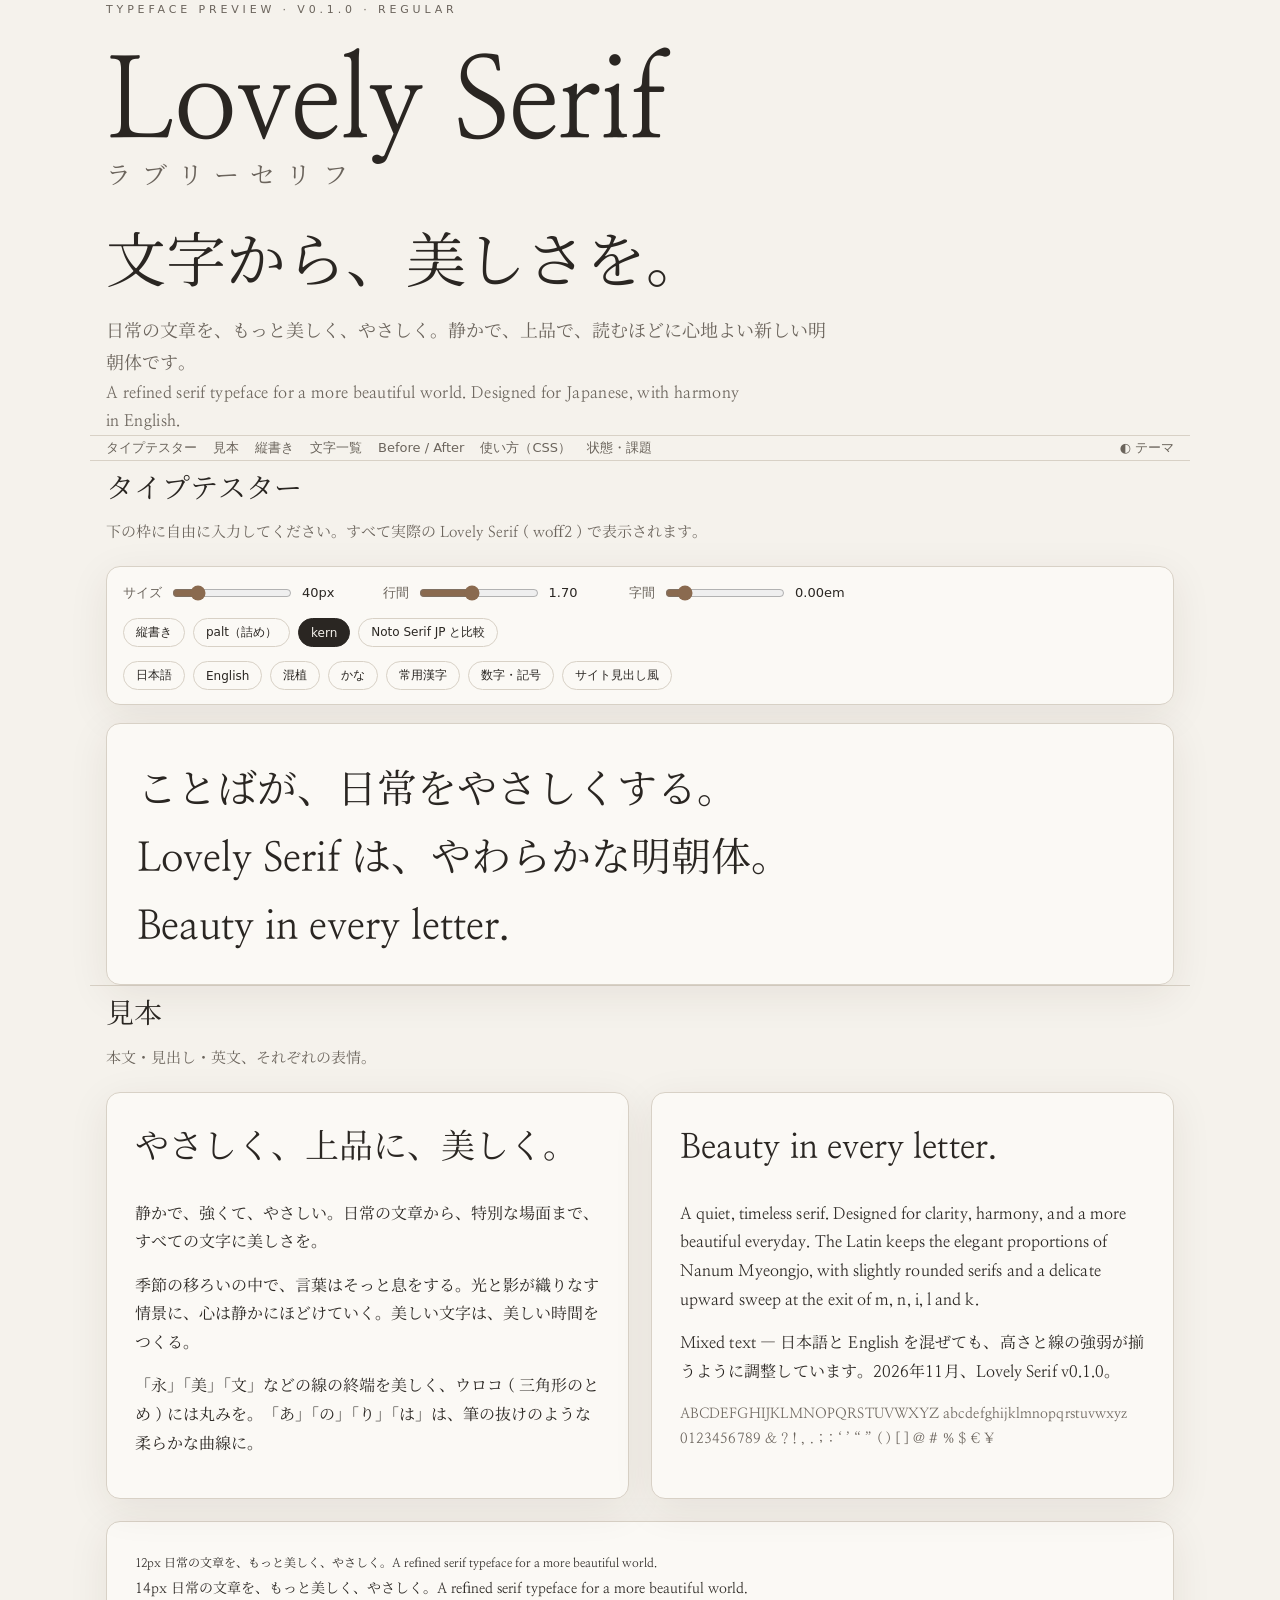
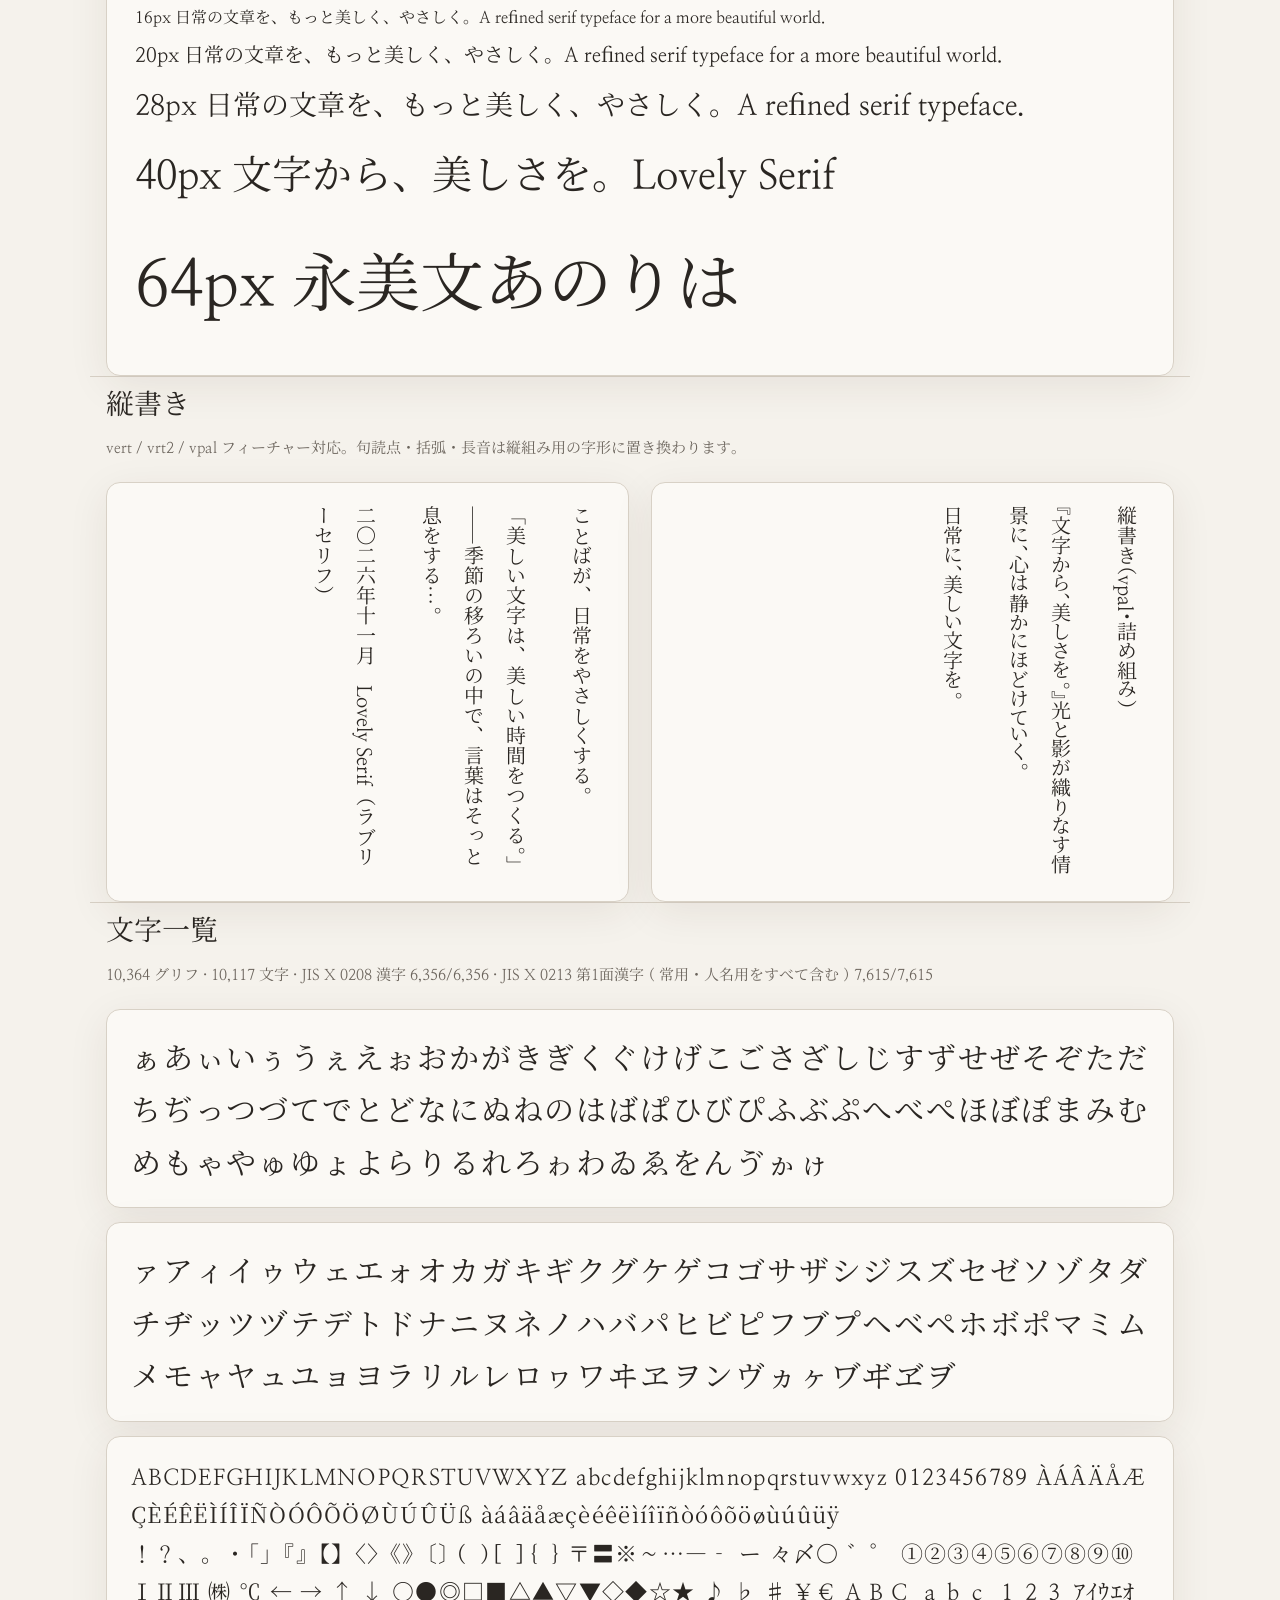
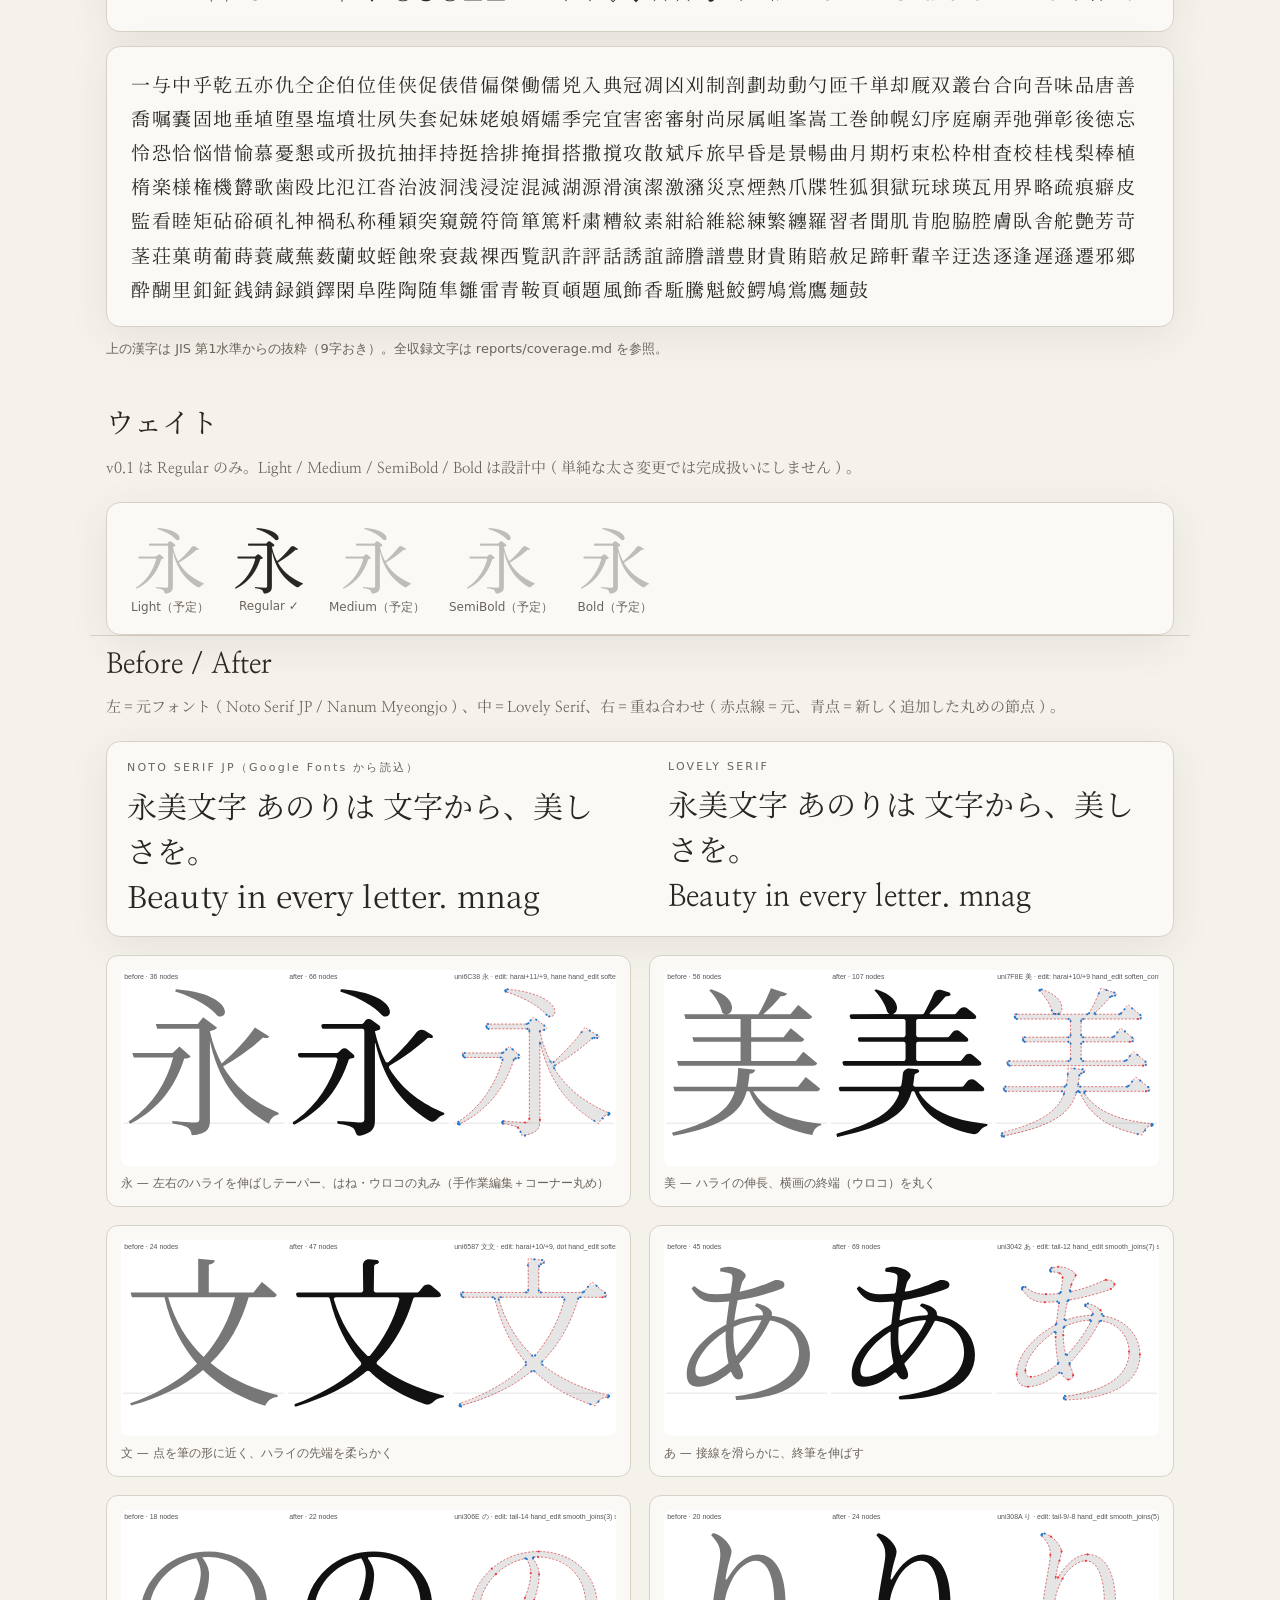
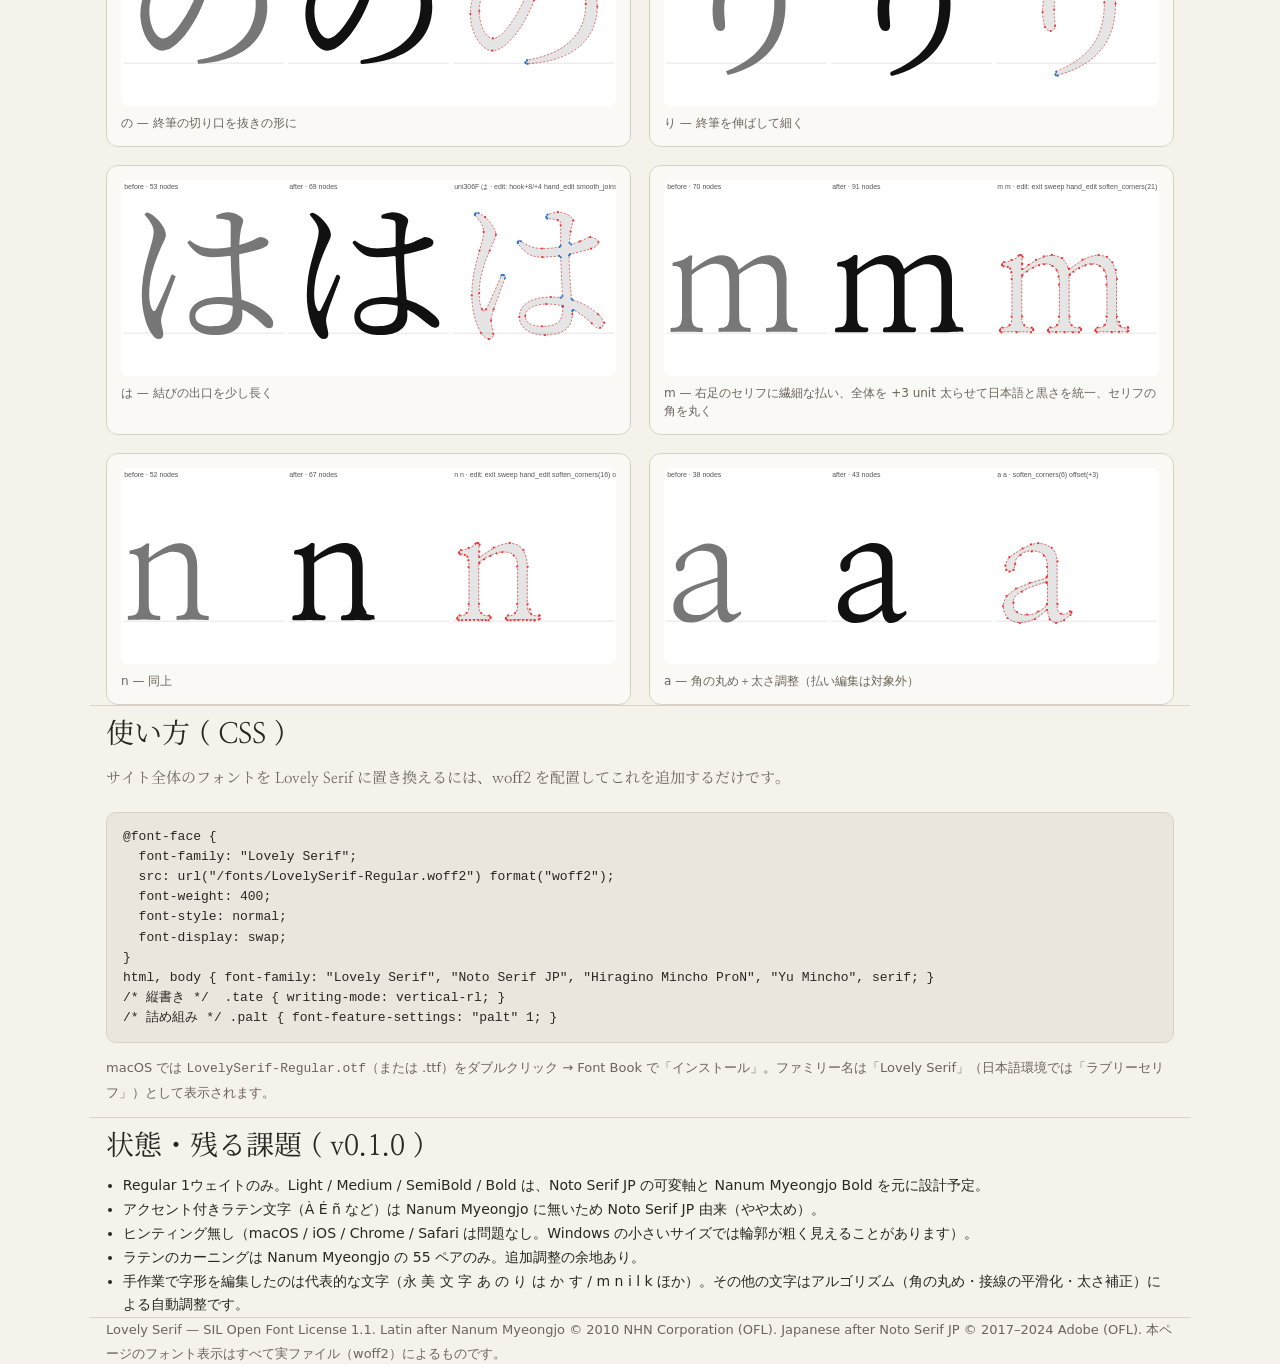
==== preview/index.html @ c661b438 "Build Lovely Serif v0.1.0 Regular: fonts, sources, preview site, reports Lovely Serif is a soft Minc" ====
<!doctype html>
<html lang="ja">
<head>
<meta charset="utf-8">
<meta name="viewport" content="width=device-width, initial-scale=1">
<title>Lovely Serif — ラブリーセリフ プレビュー</title>
<meta name="description" content="Lovely Serif（ラブリーセリフ）— 日本語と英語のためのやわらかな明朝体。自由に文字を入力して確認できるプレビュー。">
<link rel="preload" href="../fonts/LovelySerif-Regular.woff2" as="font" type="font/woff2" crossorigin>
<link rel="preconnect" href="https://fonts.googleapis.com"><link rel="preconnect" href="https://fonts.gstatic.com" crossorigin>
<link href="https://fonts.googleapis.com/css2?family=Noto+Serif+JP&display=swap" rel="stylesheet">
<style>
@font-face{font-family:"Lovely Serif";src:url("../fonts/LovelySerif-Regular.woff2") format("woff2");font-weight:400;font-style:normal;font-display:swap}
:root{--paper:#f5f2ec;--paper2:#ebe6dd;--ink:#2a2622;--ink2:#6b645c;--line:#d8d1c6;--accent:#8a6a4f;--card:#fbf9f5;--shadow:0 10px 40px rgba(60,40,20,.08)}
:root:not([data-theme="light"]){color-scheme:light dark}
@media (prefers-color-scheme: dark){:root:not([data-theme="light"]){--paper:#1b1917;--paper2:#232019;--ink:#efe9df;--ink2:#a79e92;--line:#3a352f;--accent:#d2b48c;--card:#242120;--shadow:0 10px 40px rgba(0,0,0,.4)}}
:root[data-theme="dark"]{--paper:#1b1917;--paper2:#232019;--ink:#efe9df;--ink2:#a79e92;--line:#3a352f;--accent:#d2b48c;--card:#242120;--shadow:0 10px 40px rgba(0,0,0,.4)}
*{box-sizing:border-box}
html{-webkit-text-size-adjust:100%}
body{margin:0;background:var(--paper);color:var(--ink);font-family:"Lovely Serif","Noto Serif JP","Hiragino Mincho ProN","Yu Mincho",serif;font-feature-settings:"palt" 0;line-height:1.8}
.wrap{max-width:1100px;margin:0 auto;padding:0 16px}
header{padding:56px 0 24px;border-bottom:1px solid var(--line)}
.eyebrow{font-family:ui-sans-serif,system-ui,sans-serif;font-size:11px;letter-spacing:.35em;text-transform:uppercase;color:var(--ink2)}
h1{font-weight:400;font-size:clamp(44px,9vw,112px);line-height:1.05;margin:.1em 0 0;letter-spacing:-.01em}
h1 small{display:block;font-size:.22em;letter-spacing:.45em;color:var(--ink2);margin-top:.5em}
.tag{font-size:clamp(28px,5.4vw,60px);line-height:1.3;margin:.5em 0 .3em}
.lead{font-size:18px;color:var(--ink2);max-width:40em;margin:0}
.lead.en{font-size:16px;letter-spacing:.02em}
nav{font-family:ui-sans-serif,system-ui,sans-serif;font-size:13px;display:flex;flex-wrap:wrap;gap:16px;padding:14px 0;border-bottom:1px solid var(--line);position:sticky;top:0;background:color-mix(in srgb,var(--paper) 92%,transparent);backdrop-filter:blur(8px);z-index:5}
nav a{color:var(--ink2);text-decoration:none}nav a:hover{color:var(--accent)}
section{padding:48px 0;border-bottom:1px solid var(--line)}
h2{font-weight:400;font-size:28px;margin:0 0 6px}
h2 + .sub{color:var(--ink2);margin:0 0 22px;font-size:15px}
.card{background:var(--card);border:1px solid var(--line);border-radius:14px;box-shadow:var(--shadow)}
/* tester */
.tester{display:grid;grid-template-columns:1fr;gap:18px}
.controls{font-family:ui-sans-serif,system-ui,sans-serif;font-size:13px;display:flex;flex-wrap:wrap;gap:14px 22px;align-items:center;padding:14px 16px}
.controls label{display:flex;align-items:center;gap:8px;color:var(--ink2)}
.controls input[type=range]{width:120px;accent-color:var(--accent)}
.controls .val{min-width:4.5em;color:var(--ink);font-variant-numeric:tabular-nums}
.chips{display:flex;flex-wrap:wrap;gap:8px}
.chip{font:12px ui-sans-serif,system-ui,sans-serif;border:1px solid var(--line);background:transparent;color:var(--ink);border-radius:999px;padding:5px 12px;cursor:pointer}
.chip:hover{border-color:var(--accent);color:var(--accent)}
.chip[aria-pressed=true]{background:var(--ink);color:var(--paper);border-color:var(--ink)}
#sheet{min-height:260px;padding:28px 30px;outline:none;white-space:pre-wrap;word-break:normal;overflow-wrap:anywhere;font-size:40px;line-height:1.7;letter-spacing:0;border-radius:14px}
#sheet.vert{writing-mode:vertical-rl;height:560px;min-height:0;overflow-x:auto;overflow-y:hidden}
#sheet.cmp{font-family:"Noto Serif JP",serif}
#sheet:focus{box-shadow:0 0 0 3px color-mix(in srgb,var(--accent) 35%,transparent)}
/* specimens */
.grid2{display:grid;grid-template-columns:1fr;gap:22px}
@media(min-width:820px){.grid2{grid-template-columns:1fr 1fr}}
.spec{padding:26px 28px}
.spec p{margin:0 0 .9em}
.big{font-size:34px;line-height:1.45;margin:0 0 .4em}
.vbox{writing-mode:vertical-rl;height:420px;font-size:20px;line-height:2.1;padding:22px 26px}
.vbox p{margin:0 0 0 1.2em}
.en{letter-spacing:.005em}
.sizes p{margin:.2em 0;white-space:nowrap;overflow:hidden;text-overflow:ellipsis}
.chars{font-size:30px;line-height:1.75;letter-spacing:.06em;word-break:break-all;padding:20px 24px}
.chars.small{font-size:22px}
.wall{font-size:19px;line-height:1.8;letter-spacing:.08em;word-break:break-all;padding:20px 24px;color:var(--ink)}
.weights{display:flex;flex-wrap:wrap;gap:24px;align-items:baseline;padding:18px 24px}
.weights div{text-align:center}.weights .ei{font-size:72px;line-height:1}.weights .lab{font:12px ui-sans-serif,system-ui,sans-serif;color:var(--ink2);margin-top:6px}
.weights .todo .ei{opacity:.28}
.cmpgrid{display:grid;grid-template-columns:1fr;gap:18px}
@media(min-width:820px){.cmpgrid{grid-template-columns:1fr 1fr}}
figure{margin:0;padding:14px;background:var(--card);border:1px solid var(--line);border-radius:12px}
figure img{width:100%;height:auto;display:block;border-radius:8px;background:#fff}
figcaption{font:12px/1.5 ui-sans-serif,system-ui,sans-serif;color:var(--ink2);margin-top:8px}
.ab{display:grid;grid-template-columns:1fr 1fr;gap:16px}
.ab > div{padding:18px 20px}
.ab .lab{font:11px ui-sans-serif,system-ui,sans-serif;letter-spacing:.2em;color:var(--ink2);margin-bottom:8px}
.ab .t{font-size:30px;line-height:1.5}
.noto{font-family:"Noto Serif JP",serif}
table{border-collapse:collapse;font-family:ui-sans-serif,system-ui,sans-serif;font-size:14px;width:100%}
td,th{text-align:left;padding:8px 10px;border-bottom:1px solid var(--line);vertical-align:top}
th{color:var(--ink2);font-weight:500;white-space:nowrap}
pre{font:13px/1.55 ui-monospace,SFMono-Regular,Menlo,Consolas,monospace;background:var(--paper2);border:1px solid var(--line);border-radius:10px;padding:14px 16px;overflow:auto;color:var(--ink)}
.note{font-family:ui-sans-serif,system-ui,sans-serif;font-size:13px;color:var(--ink2)}
footer{padding:36px 0 60px;color:var(--ink2);font-size:13px;font-family:ui-sans-serif,system-ui,sans-serif}
ul.issues{margin:0;padding-left:1.2em;font-family:ui-sans-serif,system-ui,sans-serif;font-size:14px;line-height:1.7}
.btn{font:13px ui-sans-serif,system-ui,sans-serif;border:1px solid var(--line);background:var(--card);color:var(--ink);border-radius:8px;padding:6px 12px;cursor:pointer}
</style>
</head>
<body>
<header class="wrap">
  <div class="eyebrow">Typeface preview · v0.1.0 · Regular</div>
  <h1>Lovely Serif<small>ラブリーセリフ</small></h1>
  <p class="tag">文字から、美しさを。</p>
  <p class="lead">日常の文章を、もっと美しく、やさしく。静かで、上品で、読むほどに心地よい新しい明朝体です。</p>
  <p class="lead en">A refined serif typeface for a more beautiful world. Designed for Japanese, with harmony in English.</p>
</header>
<nav class="wrap">
  <a href="#tester">タイプテスター</a><a href="#specimen">見本</a><a href="#vertical">縦書き</a><a href="#chars">文字一覧</a><a href="#compare">Before / After</a><a href="#use">使い方（CSS）</a><a href="#status">状態・課題</a>
  <a href="#" id="theme" style="margin-left:auto">◐ テーマ</a>
</nav>

<section id="tester" class="wrap">
  <h2>タイプテスター</h2>
  <p class="sub">下の枠に自由に入力してください。すべて実際の Lovely Serif（woff2）で表示されます。</p>
  <div class="tester">
    <div class="card controls">
      <label>サイズ <input type="range" id="size" min="11" max="180" value="40"><span class="val" id="sizeval">40px</span></label>
      <label>行間 <input type="range" id="lh" min="100" max="260" value="170"><span class="val" id="lhval">1.70</span></label>
      <label>字間 <input type="range" id="ls" min="-5" max="40" value="0"><span class="val" id="lsval">0.00em</span></label>
      <span class="chips">
        <button class="chip" data-toggle="vert" aria-pressed="false">縦書き</button>
        <button class="chip" data-feat="palt" aria-pressed="false">palt（詰め）</button>
        <button class="chip" data-feat="kern" aria-pressed="true">kern</button>
        <button class="chip" data-toggle="cmp" aria-pressed="false">Noto Serif JP と比較</button>
      </span>
      <span class="chips" style="width:100%">
        <button class="chip" data-sample="jp">日本語</button>
        <button class="chip" data-sample="en">English</button>
        <button class="chip" data-sample="mix">混植</button>
        <button class="chip" data-sample="kana">かな</button>
        <button class="chip" data-sample="kanji">常用漢字</button>
        <button class="chip" data-sample="num">数字・記号</button>
        <button class="chip" data-sample="site">サイト見出し風</button>
      </span>
    </div>
    <div id="sheet" class="card" contenteditable="true" spellcheck="false">ことばが、日常をやさしくする。
Lovely Serif は、やわらかな明朝体。
Beauty in every letter.</div>
  </div>
</section>

<section id="specimen" class="wrap">
  <h2>見本</h2>
  <p class="sub">本文・見出し・英文、それぞれの表情。</p>
  <div class="grid2">
    <div class="card spec">
      <p class="big">やさしく、上品に、美しく。</p>
      <p>静かで、強くて、やさしい。日常の文章から、特別な場面まで、すべての文字に美しさを。</p>
      <p>季節の移ろいの中で、言葉はそっと息をする。光と影が織りなす情景に、心は静かにほどけていく。美しい文字は、美しい時間をつくる。</p>
      <p>「永」「美」「文」などの線の終端を美しく、ウロコ（三角形のとめ）には丸みを。「あ」「の」「り」「は」は、筆の抜けのような柔らかな曲線に。</p>
    </div>
    <div class="card spec en">
      <p class="big">Beauty in every letter.</p>
      <p>A quiet, timeless serif. Designed for clarity, harmony, and a more beautiful everyday. The Latin keeps the elegant proportions of Nanum Myeongjo, with slightly rounded serifs and a delicate upward sweep at the exit of m, n, i, l and k.</p>
      <p>Mixed text — 日本語と English を混ぜても、高さと線の強弱が揃うように調整しています。2026年11月、Lovely Serif v0.1.0。</p>
      <p style="font-size:14px;color:var(--ink2)">ABCDEFGHIJKLMNOPQRSTUVWXYZ abcdefghijklmnopqrstuvwxyz 0123456789 &amp; ? ! , . ; : ‘ ’ “ ” ( ) [ ] @ # % $ € ¥</p>
    </div>
  </div>
  <div class="card spec sizes" style="margin-top:22px">
    <p style="font-size:12px">12px 日常の文章を、もっと美しく、やさしく。A refined serif typeface for a more beautiful world.</p>
    <p style="font-size:14px">14px 日常の文章を、もっと美しく、やさしく。A refined serif typeface for a more beautiful world.</p>
    <p style="font-size:16px">16px 日常の文章を、もっと美しく、やさしく。A refined serif typeface for a more beautiful world.</p>
    <p style="font-size:20px">20px 日常の文章を、もっと美しく、やさしく。A refined serif typeface for a more beautiful world.</p>
    <p style="font-size:28px">28px 日常の文章を、もっと美しく、やさしく。A refined serif typeface.</p>
    <p style="font-size:40px">40px 文字から、美しさを。Lovely Serif</p>
    <p style="font-size:64px">64px 永美文あのりは</p>
  </div>
</section>

<section id="vertical" class="wrap">
  <h2>縦書き</h2>
  <p class="sub">vert / vrt2 / vpal フィーチャー対応。句読点・括弧・長音は縦組み用の字形に置き換わります。</p>
  <div class="grid2">
    <div class="card vbox">
      <p>ことばが、日常をやさしくする。</p>
      <p>「美しい文字は、美しい時間をつくる。」——季節の移ろいの中で、言葉はそっと息をする…。</p>
      <p>二〇二六年十一月　Lovely Serif（ラブリーセリフ）</p>
    </div>
    <div class="card vbox" style="font-feature-settings:'vpal' 1">
      <p>縦書き（vpal・詰め組み）</p>
      <p>『文字から、美しさを。』光と影が織りなす情景に、心は静かにほどけていく。</p>
      <p>日常に、美しい文字を。</p>
    </div>
  </div>
</section>

<section id="chars" class="wrap">
  <h2>文字一覧</h2>
  <p class="sub">10,364 グリフ · 10,117 文字 · JIS X 0208 漢字 6,356/6,356 · JIS X 0213 第1面漢字（常用・人名用をすべて含む）7,615/7,615</p>
  <div class="card chars">ぁあぃいぅうぇえぉおかがきぎくぐけげこごさざしじすずせぜそぞただちぢっつづてでとどなにぬねのはばぱひびぴふぶぷへべぺほぼぽまみむめもゃやゅゆょよらりるれろゎわゐゑをんゔゕゖ</div>
  <div class="card chars" style="margin-top:14px">ァアィイゥウェエォオカガキギクグケゲコゴサザシジスズセゼソゾタダチヂッツヅテデトドナニヌネノハバパヒビピフブプヘベペホボポマミムメモャヤュユョヨラリルレロヮワヰヱヲンヴヵヶヷヸヹヺ</div>
  <div class="card chars small" style="margin-top:14px">ABCDEFGHIJKLMNOPQRSTUVWXYZ abcdefghijklmnopqrstuvwxyz 0123456789 ÀÁÂÄÅÆÇÈÉÊËÌÍÎÏÑÒÓÔÕÖØÙÚÛÜß àáâäåæçèéêëìíîïñòóôõöøùúûüÿ<br>！？、。・「」『』【】〈〉《》〔〕（）［］｛｝〒〓※〜…―‐ ー 々〆〇 ゛゜ ①②③④⑤⑥⑦⑧⑨⑩ ⅠⅡⅢ ㈱ ℃ ← → ↑ ↓ ○●◎□■△▲▽▼◇◆☆★ ♪ ♭ ♯ ¥ € ＡＢＣ ａｂｃ １２３ ｱｲｳｴｵ</div>
  <div class="card wall" style="margin-top:14px">一与中乎乾五亦仇仝企伯位佳侠促俵借偏傑働儒兇入典冠凋凶刈制剖劃劫動勺匝千単却厩双叢台合向吾味品唐善喬嘱嚢固地垂埴堕塁塩墳壮夙失套妃妹姥娘婿嬬季完宜害密審射尚尿属岨峯嵩工巻帥幌幻序庭廟弄弛弾彰後徳忘怜恐恰悩惜愉慕憂懇或所扱抗抽拝持挺捨排掩揖搭撒撹攻散斌斥旅早昏是景暢曲月期朽束松枠柑査校桂桟梨棒植楕楽様権機欝歌歯殴比氾江沓治波洞浅浸淀混減湖源滑演潔激瀦災烹煙熱爪牒牲狐狽獄玩球瑛瓦用界略疏痕癖皮監看睦矩砧硲碩礼神禍私称種穎突窺競符筒箪篤粁粛糟紋素紺給維総練繁纏羅習者聞肌肯胞脇腔膚臥舎舵艶芳苛茎荘菓萌葡蒔蓑蔵蕪薮蘭蚊蛭蝕衆衰裁裸西覧訊許評話誘誼諦謄譜豊財貴賄賠赦足蹄軒輩辛迂迭逐逢遅遜遷邪郷酔醐里釦鉦銭錆録鎖鐸閑阜陛陶随隼雛雷青鞍頁頓題風飾香駈騰魁鮫鰐鳩鴬鷹麺鼓</div>
  <p class="note" style="margin-top:10px">上の漢字は JIS 第1水準からの抜粋（9字おき）。全収録文字は reports/coverage.md を参照。</p>
  <h2 style="margin-top:36px">ウェイト</h2>
  <p class="sub">v0.1 は Regular のみ。Light / Medium / SemiBold / Bold は設計中（単純な太さ変更では完成扱いにしません）。</p>
  <div class="card weights">
    <div class="todo"><div class="ei">永</div><div class="lab">Light（予定）</div></div>
    <div><div class="ei">永</div><div class="lab">Regular ✓</div></div>
    <div class="todo"><div class="ei">永</div><div class="lab">Medium（予定）</div></div>
    <div class="todo"><div class="ei">永</div><div class="lab">SemiBold（予定）</div></div>
    <div class="todo"><div class="ei">永</div><div class="lab">Bold（予定）</div></div>
  </div>
</section>

<section id="compare" class="wrap">
  <h2>Before / After</h2>
  <p class="sub">左＝元フォント（Noto Serif JP / Nanum Myeongjo）、中＝Lovely Serif、右＝重ね合わせ（赤点線＝元、青点＝新しく追加した丸めの節点）。</p>
  <div class="card ab" style="margin-bottom:18px">
    <div><div class="lab">NOTO SERIF JP（Google Fonts から読込）</div><div class="t noto">永美文字 あのりは 文字から、美しさを。</div><div class="t noto en">Beauty in every letter. mnag</div></div>
    <div><div class="lab">LOVELY SERIF</div><div class="t">永美文字 あのりは 文字から、美しさを。</div><div class="t en">Beauty in every letter. mnag</div></div>
  </div>
  <div class="cmpgrid">
    <figure><img src="../reports/compare/uni6C38.svg" alt="永 before/after"><figcaption>永 — 左右のハライを伸ばしテーパー、はね・ウロコの丸み（手作業編集＋コーナー丸め）</figcaption></figure>
    <figure><img src="../reports/compare/uni7F8E.svg" alt="美 before/after"><figcaption>美 — ハライの伸長、横画の終端（ウロコ）を丸く</figcaption></figure>
    <figure><img src="../reports/compare/uni6587.svg" alt="文 before/after"><figcaption>文 — 点を筆の形に近く、ハライの先端を柔らかく</figcaption></figure>
    <figure><img src="../reports/compare/uni3042.svg" alt="あ before/after"><figcaption>あ — 接線を滑らかに、終筆を伸ばす</figcaption></figure>
    <figure><img src="../reports/compare/uni306E.svg" alt="の before/after"><figcaption>の — 終筆の切り口を抜きの形に</figcaption></figure>
    <figure><img src="../reports/compare/uni308A.svg" alt="り before/after"><figcaption>り — 終筆を伸ばして細く</figcaption></figure>
    <figure><img src="../reports/compare/uni306F.svg" alt="は before/after"><figcaption>は — 結びの出口を少し長く</figcaption></figure>
    <figure><img src="../reports/compare/m.svg" alt="m before/after"><figcaption>m — 右足のセリフに繊細な払い、全体を +3 unit 太らせて日本語と黒さを統一、セリフの角を丸く</figcaption></figure>
    <figure><img src="../reports/compare/n.svg" alt="n before/after"><figcaption>n — 同上</figcaption></figure>
    <figure><img src="../reports/compare/a.svg" alt="a before/after"><figcaption>a — 角の丸め＋太さ調整（払い編集は対象外）</figcaption></figure>
  </div>
</section>

<section id="use" class="wrap">
  <h2>使い方（CSS）</h2>
  <p class="sub">サイト全体のフォントを Lovely Serif に置き換えるには、woff2 を配置してこれを追加するだけです。</p>
<pre>@font-face {
  font-family: "Lovely Serif";
  src: url("/fonts/LovelySerif-Regular.woff2") format("woff2");
  font-weight: 400;
  font-style: normal;
  font-display: swap;
}
html, body { font-family: "Lovely Serif", "Noto Serif JP", "Hiragino Mincho ProN", "Yu Mincho", serif; }
/* 縦書き */  .tate { writing-mode: vertical-rl; }
/* 詰め組み */ .palt { font-feature-settings: "palt" 1; }</pre>
  <p class="note">macOS では <code>LovelySerif-Regular.otf</code>（または .ttf）をダブルクリック → Font Book で「インストール」。ファミリー名は「Lovely Serif」（日本語環境では「ラブリーセリフ」）として表示されます。</p>
</section>

<section id="status" class="wrap">
  <h2>状態・残る課題（v0.1.0）</h2>
  <ul class="issues">
    <li>Regular 1ウェイトのみ。Light / Medium / SemiBold / Bold は、Noto Serif JP の可変軸と Nanum Myeongjo Bold を元に設計予定。</li>
    <li>アクセント付きラテン文字（À É ñ など）は Nanum Myeongjo に無いため Noto Serif JP 由来（やや太め）。</li>
    <li>ヒンティング無し（macOS / iOS / Chrome / Safari は問題なし。Windows の小さいサイズでは輪郭が粗く見えることがあります）。</li>
    <li>ラテンのカーニングは Nanum Myeongjo の 55 ペアのみ。追加調整の余地あり。</li>
    <li>手作業で字形を編集したのは代表的な文字（永 美 文 字 あ の り は か す / m n i l k ほか）。その他の文字はアルゴリズム（角の丸め・接線の平滑化・太さ補正）による自動調整です。</li>
  </ul>
</section>

<footer class="wrap">
  Lovely Serif — SIL Open Font License 1.1. Latin after Nanum Myeongjo © 2010 NHN Corporation (OFL). Japanese after Noto Serif JP © 2017–2024 Adobe (OFL). 本ページのフォント表示はすべて実ファイル（woff2）によるものです。
</footer>

<script>
const SAMPLES = {
 jp: "季節の移ろいの中で、言葉はそっと息をする。\n光と影が織りなす情景に、心は静かにほどけていく。\n美しい文字は、美しい時間をつくる。",
 en: "Beauty in every letter.\nA quiet, timeless serif, designed for clarity, harmony, and a more beautiful everyday.\nThe quick brown fox jumps over the lazy dog. 0123456789",
 mix: "2026年11月、Lovely Serif v0.1.0 を公開。\nTokyo（東京）から Kyoto（京都）へ、Shinkansen で 2 時間 15 分。\n「Typeface Concept — ことばが、日常をやさしくする。」",
 kana: "あいうえお かきくけこ さしすせそ たちつてと なにぬねの\nはひふへほ まみむめも やゆよ らりるれろ わをん\nアイウエオ カキクケコ サシスセソ タチツテト ナニヌネノ\nハヒフヘホ マミムメモ ヤユヨ ラリルレロ ワヲン",
 kanji: "永美文字 愛国春夏秋冬 憂鬱薔薇檸檬 𠮟剝頰塡\n一二三四五六七八九十百千万億 日月火水木金土\n東京都渋谷区神宮前 新幹線 自由 平和 希望 感謝",
 num: "0123456789 ０１２３４５６７８９\n¥1,980 $24.99 €15 12:30 2026/11/01 50% #1 @home\n！？、。・「」『』【】〈〉（）［］〒※〜…―ー ①②③ ← → ○●◎□■☆★",
 site: "ラブリーセリフ\nSTUDIO & GALLERY\nやさしく、上品に、美しく。\nWorks  Journal  About  Contact"
};
const sheet = document.getElementById('sheet');
const size = document.getElementById('size'), lh = document.getElementById('lh'), ls = document.getElementById('ls');
const feats = { palt: false, kern: true };
function apply() {
  sheet.style.fontSize = size.value + 'px'; document.getElementById('sizeval').textContent = size.value + 'px';
  sheet.style.lineHeight = (lh.value / 100).toFixed(2); document.getElementById('lhval').textContent = (lh.value / 100).toFixed(2);
  sheet.style.letterSpacing = (ls.value / 100).toFixed(2) + 'em'; document.getElementById('lsval').textContent = (ls.value / 100).toFixed(2) + 'em';
  sheet.style.fontFeatureSettings = Object.entries(feats).map(([k, v]) => `"${k}" ${v ? 1 : 0}`).join(', ');
}
[size, lh, ls].forEach(el => el.addEventListener('input', apply));
document.querySelectorAll('[data-feat]').forEach(b => b.addEventListener('click', () => {
  feats[b.dataset.feat] = !feats[b.dataset.feat]; b.setAttribute('aria-pressed', feats[b.dataset.feat]); apply();
}));
document.querySelectorAll('[data-toggle]').forEach(b => b.addEventListener('click', () => {
  const on = b.getAttribute('aria-pressed') !== 'true'; b.setAttribute('aria-pressed', on);
  sheet.classList.toggle(b.dataset.toggle, on);
}));
document.querySelectorAll('[data-sample]').forEach(b => b.addEventListener('click', () => { sheet.textContent = SAMPLES[b.dataset.sample]; }));
document.getElementById('theme').addEventListener('click', e => {
  e.preventDefault();
  const cur = document.documentElement.getAttribute('data-theme');
  const dark = cur ? cur === 'dark' : matchMedia('(prefers-color-scheme: dark)').matches;
  document.documentElement.setAttribute('data-theme', dark ? 'light' : 'dark');
});
apply();
document.fonts.load('40px "Lovely Serif"').then(() => { document.body.dataset.fontLoaded = '1'; });
</script>
</body>
</html>
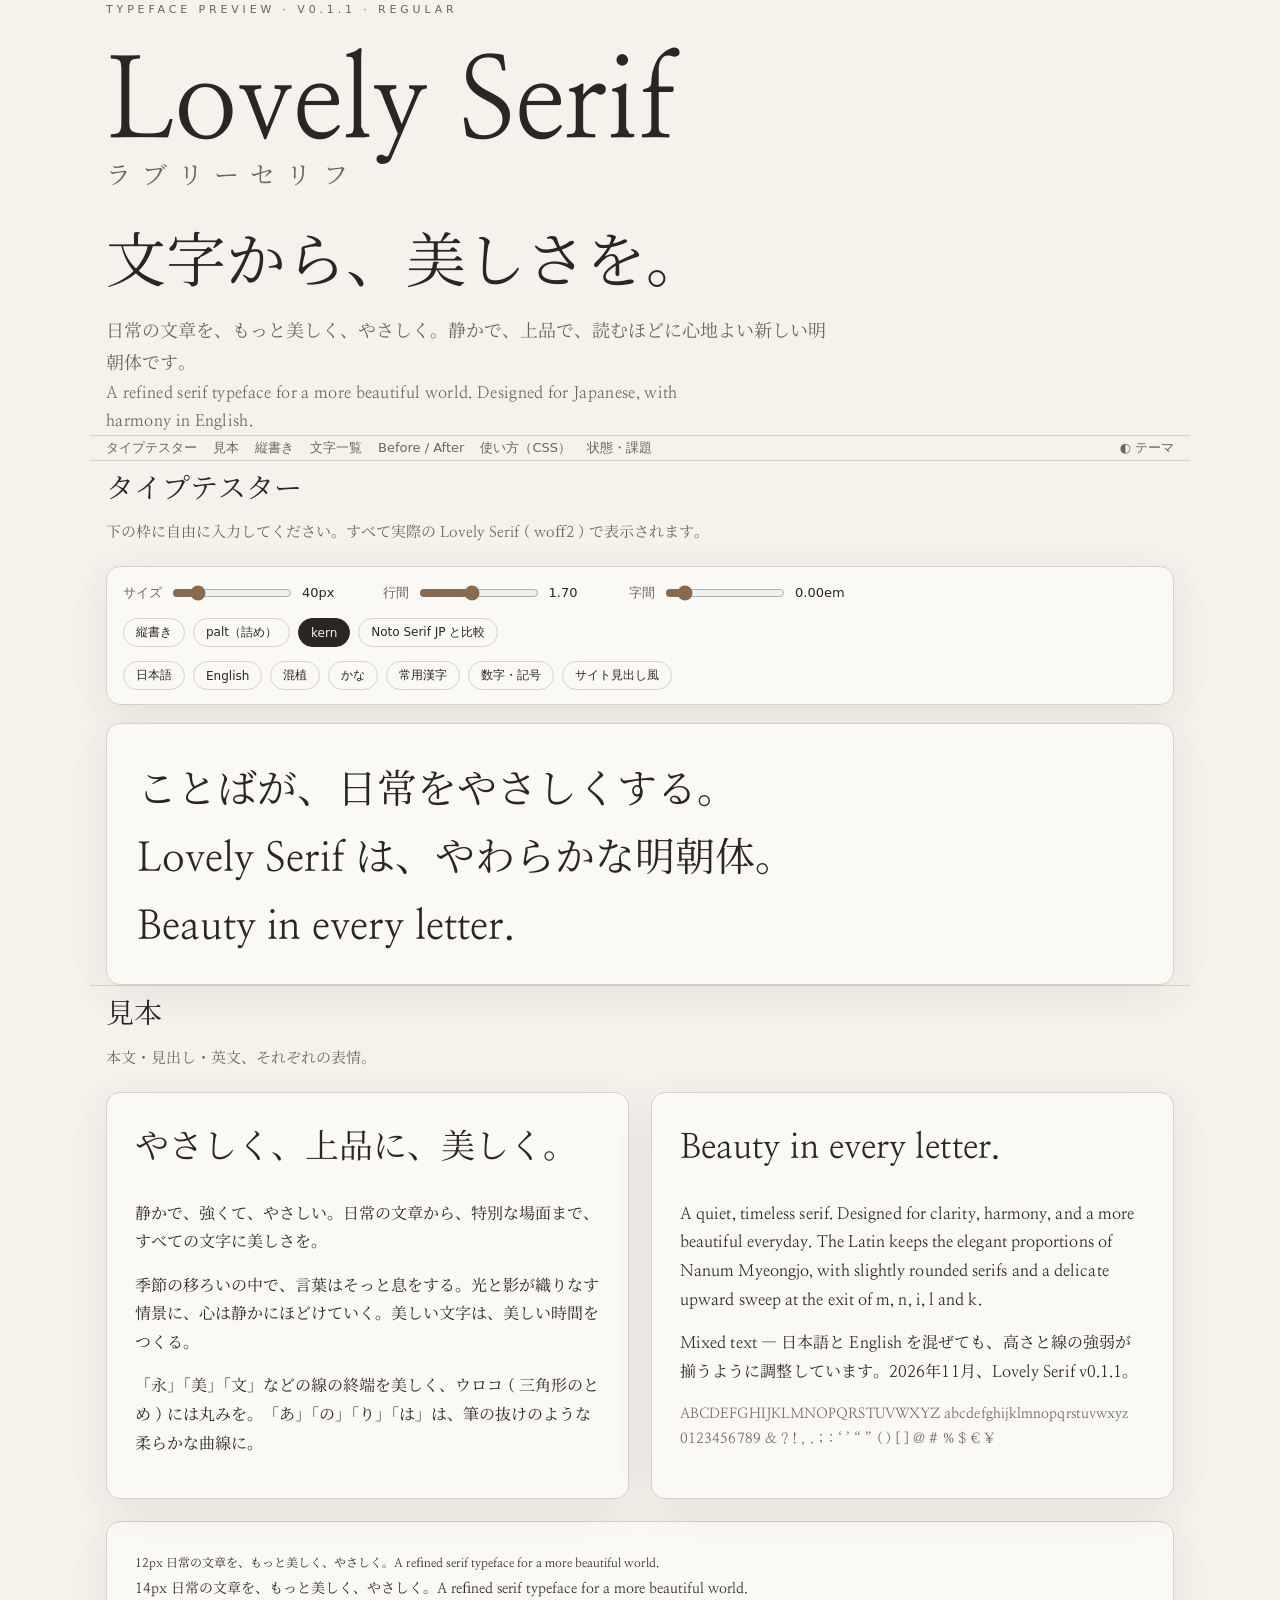
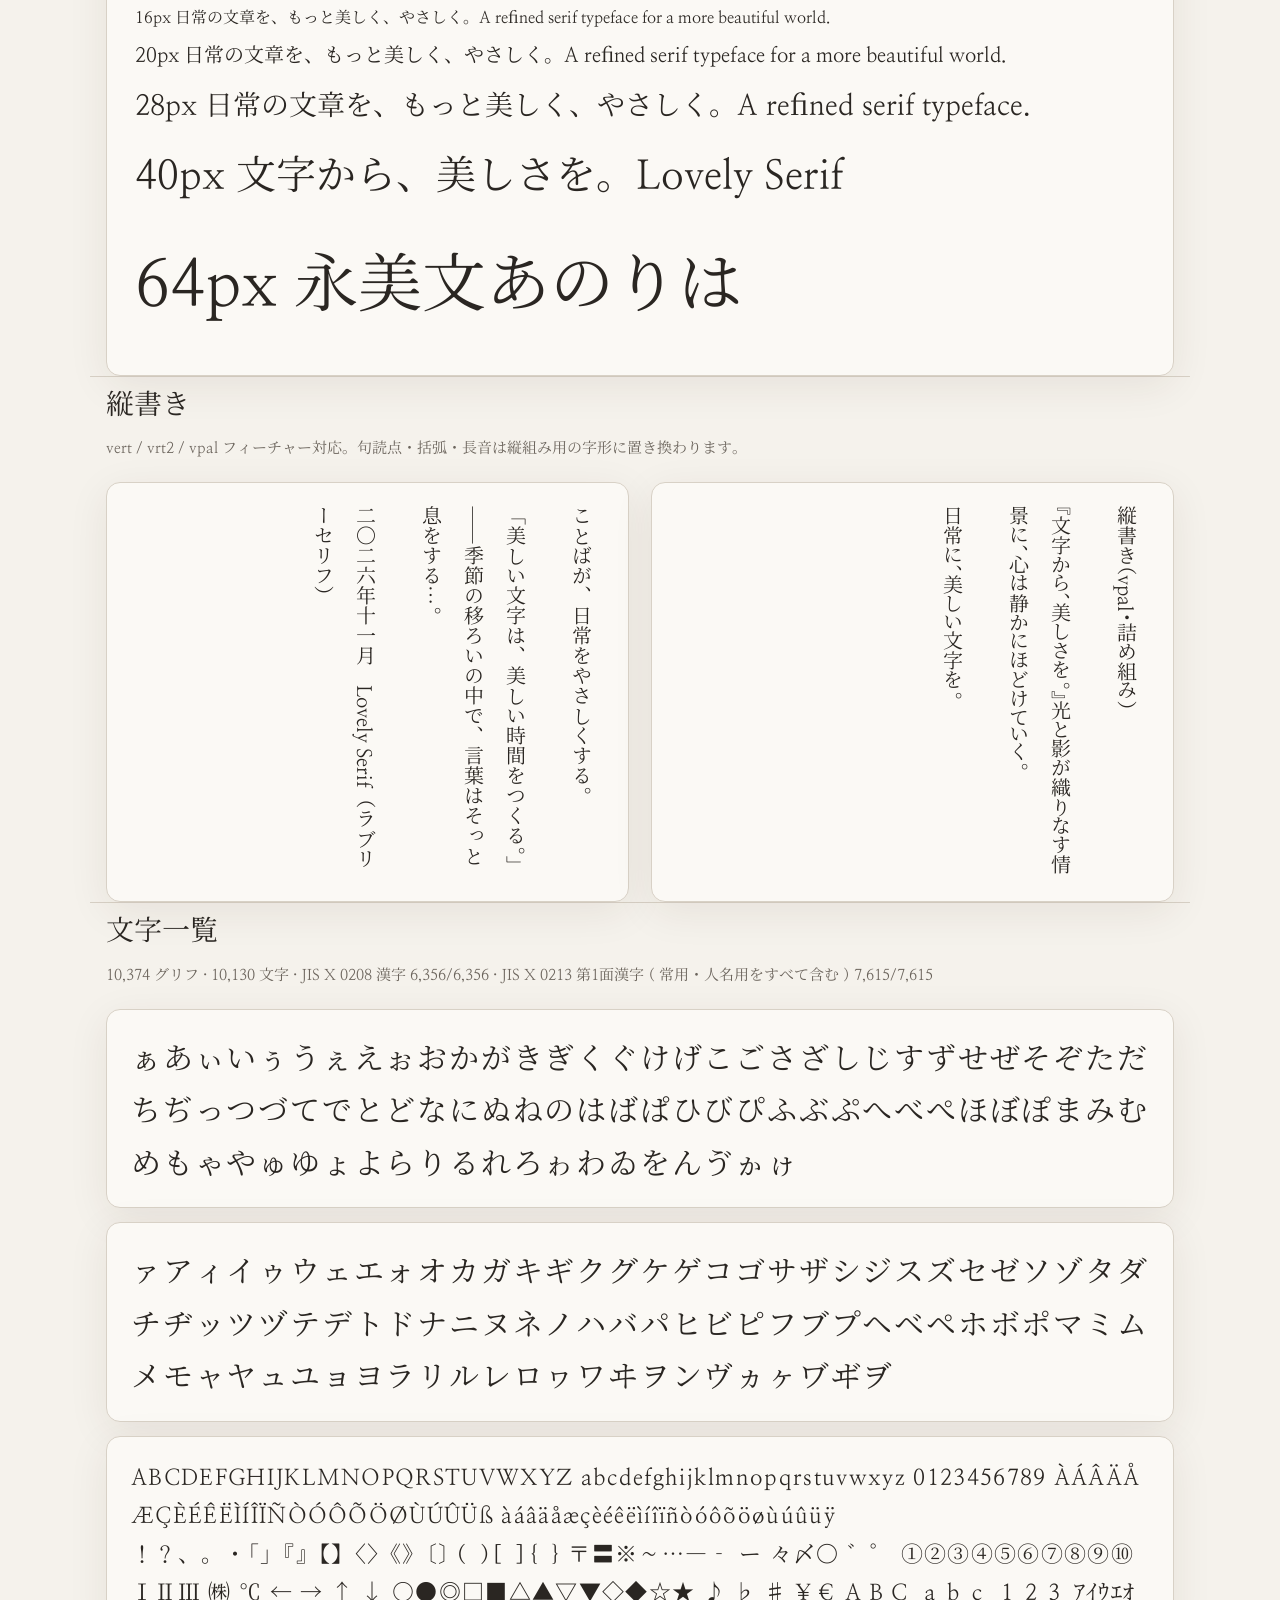
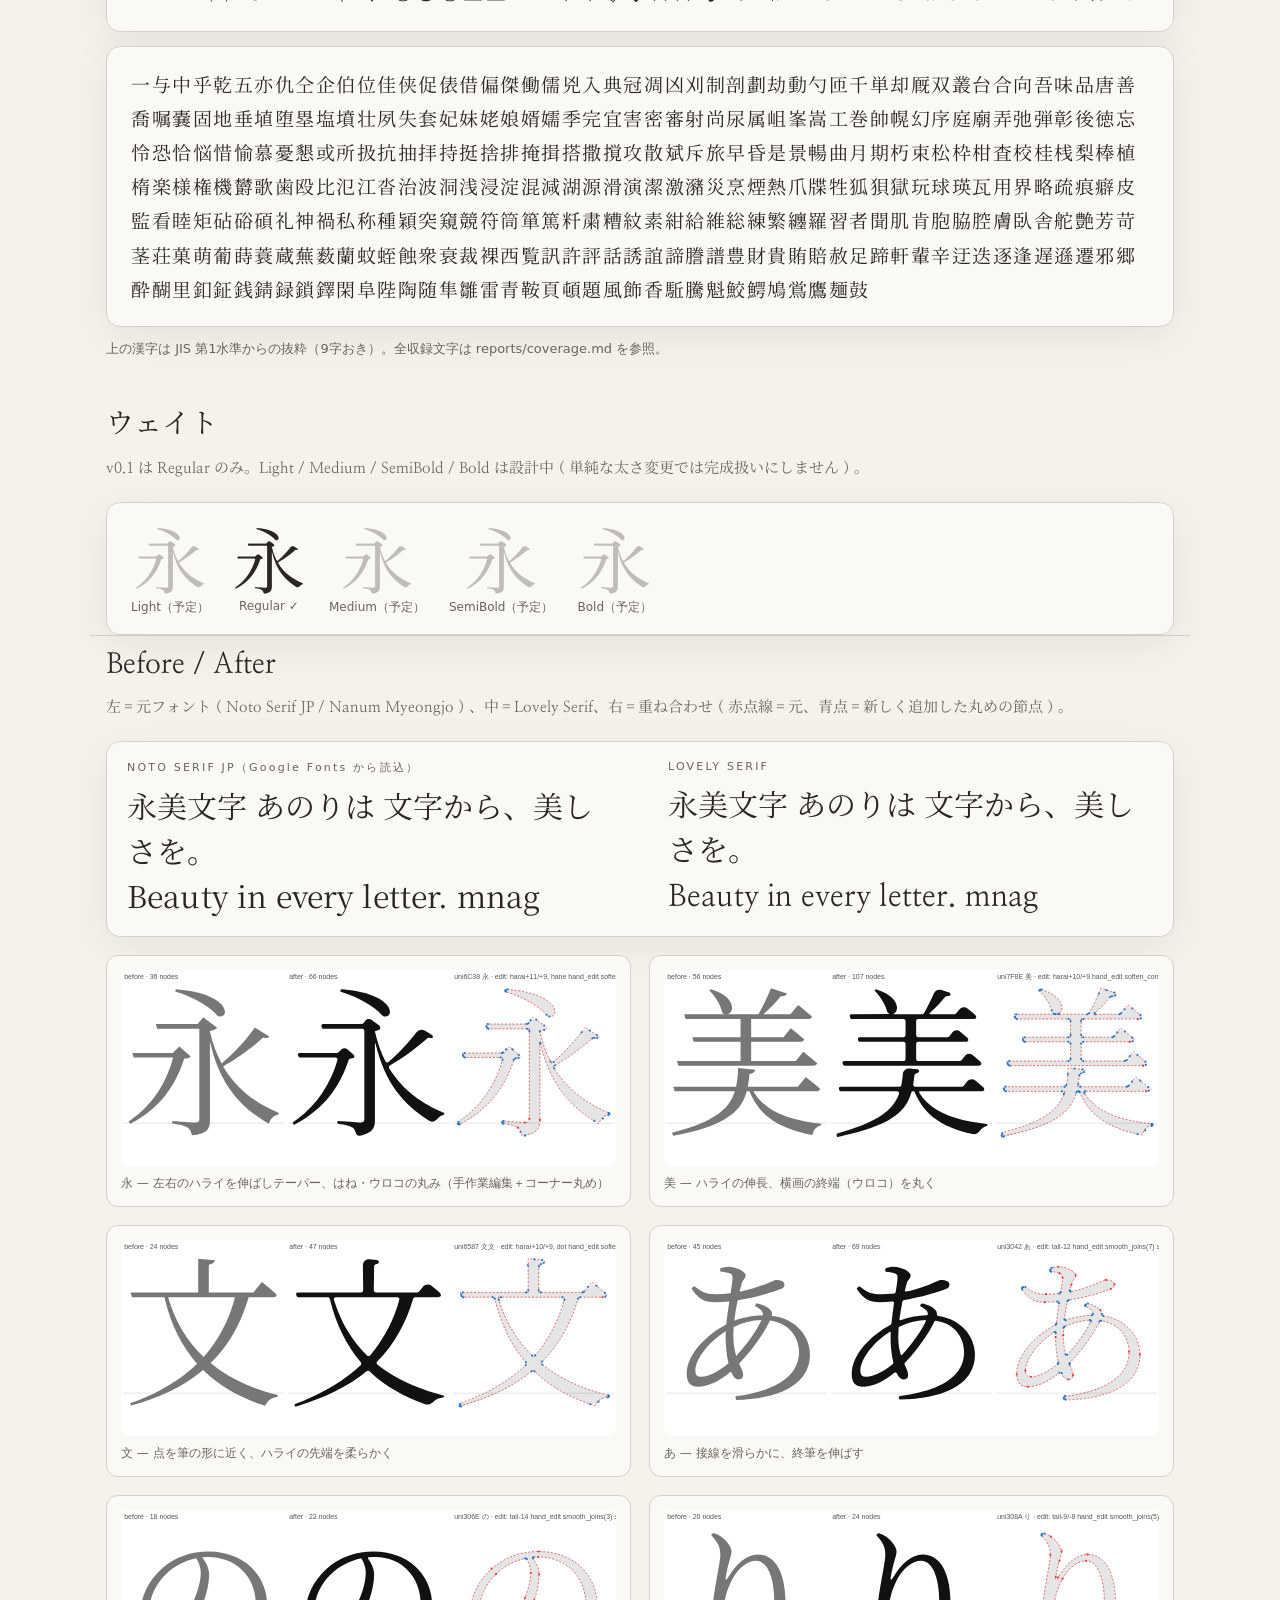
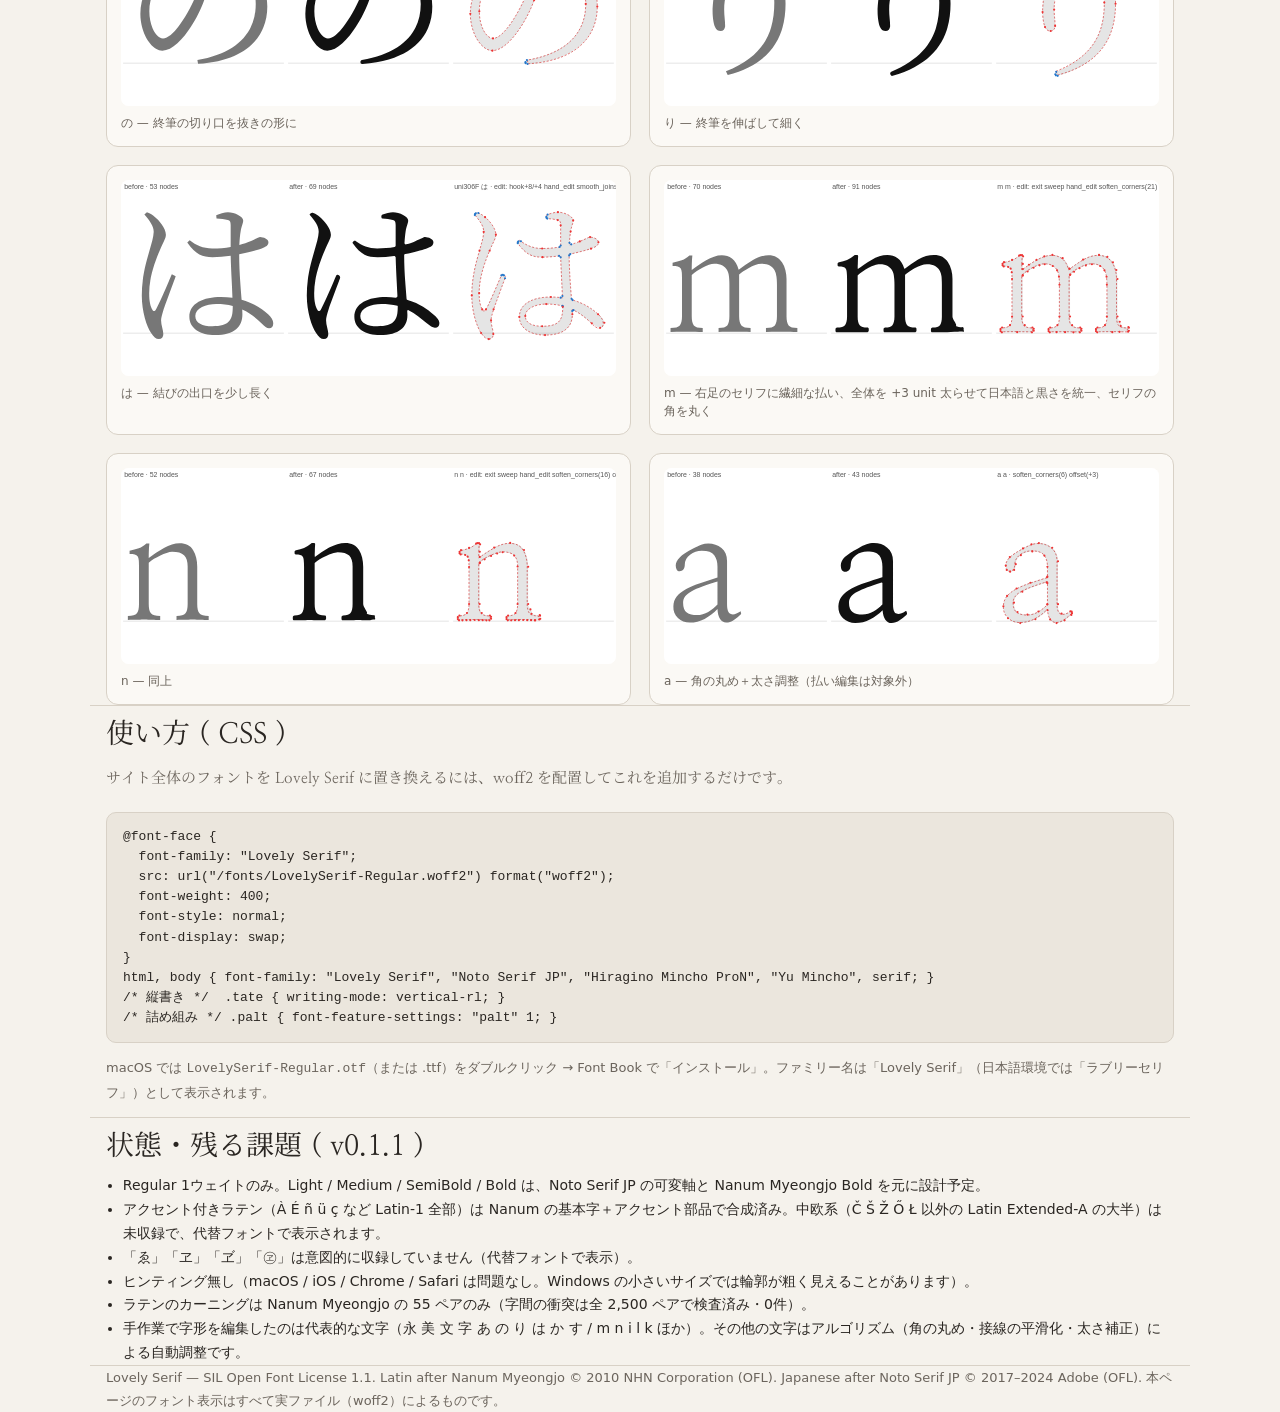
==== commit 6cf85a94: "v0.1.1: drop ゑ/ヱ, fix outline, Latin and coverage bugs, add QA Removed - ゑ ヱ ヹ ㋽ are excluded from t" ====
--- a/preview/index.html
+++ b/preview/index.html
@@ -5,7 +5,6 @@
 <meta name="viewport" content="width=device-width, initial-scale=1">
 <title>Lovely Serif — ラブリーセリフ プレビュー</title>
 <meta name="description" content="Lovely Serif（ラブリーセリフ）— 日本語と英語のためのやわらかな明朝体。自由に文字を入力して確認できるプレビュー。">
-<link rel="preload" href="../fonts/LovelySerif-Regular.woff2" as="font" type="font/woff2" crossorigin>
 <link rel="preconnect" href="https://fonts.googleapis.com"><link rel="preconnect" href="https://fonts.gstatic.com" crossorigin>
 <link href="https://fonts.googleapis.com/css2?family=Noto+Serif+JP&display=swap" rel="stylesheet">
 <style>
@@ -48,10 +47,11 @@
 /* specimens */
 .grid2{display:grid;grid-template-columns:1fr;gap:22px}
 @media(min-width:820px){.grid2{grid-template-columns:1fr 1fr}}
+.grid2>*,.cmpgrid>*,.ab>*,.tester>*{min-width:0}
 .spec{padding:26px 28px}
 .spec p{margin:0 0 .9em}
 .big{font-size:34px;line-height:1.45;margin:0 0 .4em}
-.vbox{writing-mode:vertical-rl;height:420px;font-size:20px;line-height:2.1;padding:22px 26px}
+.vbox{writing-mode:vertical-rl;height:420px;font-size:20px;line-height:2.1;padding:22px 26px;max-width:100%;overflow-x:auto;overflow-y:hidden}
 .vbox p{margin:0 0 0 1.2em}
 .en{letter-spacing:.005em}
 .sizes p{margin:.2em 0;white-space:nowrap;overflow:hidden;text-overflow:ellipsis}
@@ -66,7 +66,8 @@
 figure{margin:0;padding:14px;background:var(--card);border:1px solid var(--line);border-radius:12px}
 figure img{width:100%;height:auto;display:block;border-radius:8px;background:#fff}
 figcaption{font:12px/1.5 ui-sans-serif,system-ui,sans-serif;color:var(--ink2);margin-top:8px}
-.ab{display:grid;grid-template-columns:1fr 1fr;gap:16px}
+.ab{display:grid;grid-template-columns:1fr;gap:16px}
+@media(min-width:700px){.ab{grid-template-columns:1fr 1fr}}
 .ab > div{padding:18px 20px}
 .ab .lab{font:11px ui-sans-serif,system-ui,sans-serif;letter-spacing:.2em;color:var(--ink2);margin-bottom:8px}
 .ab .t{font-size:30px;line-height:1.5}
@@ -83,7 +84,7 @@
 </head>
 <body>
 <header class="wrap">
-  <div class="eyebrow">Typeface preview · v0.1.0 · Regular</div>
+  <div class="eyebrow">Typeface preview · v0.1.1 · Regular</div>
   <h1>Lovely Serif<small>ラブリーセリフ</small></h1>
   <p class="tag">文字から、美しさを。</p>
   <p class="lead">日常の文章を、もっと美しく、やさしく。静かで、上品で、読むほどに心地よい新しい明朝体です。</p>
@@ -137,7 +138,7 @@
     <div class="card spec en">
       <p class="big">Beauty in every letter.</p>
       <p>A quiet, timeless serif. Designed for clarity, harmony, and a more beautiful everyday. The Latin keeps the elegant proportions of Nanum Myeongjo, with slightly rounded serifs and a delicate upward sweep at the exit of m, n, i, l and k.</p>
-      <p>Mixed text — 日本語と English を混ぜても、高さと線の強弱が揃うように調整しています。2026年11月、Lovely Serif v0.1.0。</p>
+      <p>Mixed text — 日本語と English を混ぜても、高さと線の強弱が揃うように調整しています。2026年11月、Lovely Serif v0.1.1。</p>
       <p style="font-size:14px;color:var(--ink2)">ABCDEFGHIJKLMNOPQRSTUVWXYZ abcdefghijklmnopqrstuvwxyz 0123456789 &amp; ? ! , . ; : ‘ ’ “ ” ( ) [ ] @ # % $ € ¥</p>
     </div>
   </div>
@@ -171,9 +172,9 @@
 
 <section id="chars" class="wrap">
   <h2>文字一覧</h2>
-  <p class="sub">10,364 グリフ · 10,117 文字 · JIS X 0208 漢字 6,356/6,356 · JIS X 0213 第1面漢字（常用・人名用をすべて含む）7,615/7,615</p>
-  <div class="card chars">ぁあぃいぅうぇえぉおかがきぎくぐけげこごさざしじすずせぜそぞただちぢっつづてでとどなにぬねのはばぱひびぴふぶぷへべぺほぼぽまみむめもゃやゅゆょよらりるれろゎわゐゑをんゔゕゖ</div>
-  <div class="card chars" style="margin-top:14px">ァアィイゥウェエォオカガキギクグケゲコゴサザシジスズセゼソゾタダチヂッツヅテデトドナニヌネノハバパヒビピフブプヘベペホボポマミムメモャヤュユョヨラリルレロヮワヰヱヲンヴヵヶヷヸヹヺ</div>
+  <p class="sub">10,374 グリフ · 10,130 文字 · JIS X 0208 漢字 6,356/6,356 · JIS X 0213 第1面漢字（常用・人名用をすべて含む）7,615/7,615</p>
+  <div class="card chars">ぁあぃいぅうぇえぉおかがきぎくぐけげこごさざしじすずせぜそぞただちぢっつづてでとどなにぬねのはばぱひびぴふぶぷへべぺほぼぽまみむめもゃやゅゆょよらりるれろゎわゐをんゔゕゖ</div>
+  <div class="card chars" style="margin-top:14px">ァアィイゥウェエォオカガキギクグケゲコゴサザシジスズセゼソゾタダチヂッツヅテデトドナニヌネノハバパヒビピフブプヘベペホボポマミムメモャヤュユョヨラリルレロヮワヰヲンヴヵヶヷヸヺ</div>
   <div class="card chars small" style="margin-top:14px">ABCDEFGHIJKLMNOPQRSTUVWXYZ abcdefghijklmnopqrstuvwxyz 0123456789 ÀÁÂÄÅÆÇÈÉÊËÌÍÎÏÑÒÓÔÕÖØÙÚÛÜß àáâäåæçèéêëìíîïñòóôõöøùúûüÿ<br>！？、。・「」『』【】〈〉《》〔〕（）［］｛｝〒〓※〜…―‐ ー 々〆〇 ゛゜ ①②③④⑤⑥⑦⑧⑨⑩ ⅠⅡⅢ ㈱ ℃ ← → ↑ ↓ ○●◎□■△▲▽▼◇◆☆★ ♪ ♭ ♯ ¥ € ＡＢＣ ａｂｃ １２３ ｱｲｳｴｵ</div>
   <div class="card wall" style="margin-top:14px">一与中乎乾五亦仇仝企伯位佳侠促俵借偏傑働儒兇入典冠凋凶刈制剖劃劫動勺匝千単却厩双叢台合向吾味品唐善喬嘱嚢固地垂埴堕塁塩墳壮夙失套妃妹姥娘婿嬬季完宜害密審射尚尿属岨峯嵩工巻帥幌幻序庭廟弄弛弾彰後徳忘怜恐恰悩惜愉慕憂懇或所扱抗抽拝持挺捨排掩揖搭撒撹攻散斌斥旅早昏是景暢曲月期朽束松枠柑査校桂桟梨棒植楕楽様権機欝歌歯殴比氾江沓治波洞浅浸淀混減湖源滑演潔激瀦災烹煙熱爪牒牲狐狽獄玩球瑛瓦用界略疏痕癖皮監看睦矩砧硲碩礼神禍私称種穎突窺競符筒箪篤粁粛糟紋素紺給維総練繁纏羅習者聞肌肯胞脇腔膚臥舎舵艶芳苛茎荘菓萌葡蒔蓑蔵蕪薮蘭蚊蛭蝕衆衰裁裸西覧訊許評話誘誼諦謄譜豊財貴賄賠赦足蹄軒輩辛迂迭逐逢遅遜遷邪郷酔醐里釦鉦銭錆録鎖鐸閑阜陛陶随隼雛雷青鞍頁頓題風飾香駈騰魁鮫鰐鳩鴬鷹麺鼓</div>
   <p class="note" style="margin-top:10px">上の漢字は JIS 第1水準からの抜粋（9字おき）。全収録文字は reports/coverage.md を参照。</p>
@@ -226,12 +227,13 @@
 </section>
 
 <section id="status" class="wrap">
-  <h2>状態・残る課題（v0.1.0）</h2>
+  <h2>状態・残る課題（v0.1.1）</h2>
   <ul class="issues">
     <li>Regular 1ウェイトのみ。Light / Medium / SemiBold / Bold は、Noto Serif JP の可変軸と Nanum Myeongjo Bold を元に設計予定。</li>
-    <li>アクセント付きラテン文字（À É ñ など）は Nanum Myeongjo に無いため Noto Serif JP 由来（やや太め）。</li>
+    <li>アクセント付きラテン（À É ñ ü ç など Latin-1 全部）は Nanum の基本字＋アクセント部品で合成済み。中欧系（Č Š Ž Ő Ł 以外の Latin Extended-A の大半）は未収録で、代替フォントで表示されます。</li>
+    <li>「ゑ」「ヱ」「ヹ」「㋽」は意図的に収録していません（代替フォントで表示）。</li>
     <li>ヒンティング無し（macOS / iOS / Chrome / Safari は問題なし。Windows の小さいサイズでは輪郭が粗く見えることがあります）。</li>
-    <li>ラテンのカーニングは Nanum Myeongjo の 55 ペアのみ。追加調整の余地あり。</li>
+    <li>ラテンのカーニングは Nanum Myeongjo の 55 ペアのみ（字間の衝突は全 2,500 ペアで検査済み・0件）。</li>
     <li>手作業で字形を編集したのは代表的な文字（永 美 文 字 あ の り は か す / m n i l k ほか）。その他の文字はアルゴリズム（角の丸め・接線の平滑化・太さ補正）による自動調整です。</li>
   </ul>
 </section>
@@ -244,7 +246,7 @@
 const SAMPLES = {
  jp: "季節の移ろいの中で、言葉はそっと息をする。\n光と影が織りなす情景に、心は静かにほどけていく。\n美しい文字は、美しい時間をつくる。",
  en: "Beauty in every letter.\nA quiet, timeless serif, designed for clarity, harmony, and a more beautiful everyday.\nThe quick brown fox jumps over the lazy dog. 0123456789",
- mix: "2026年11月、Lovely Serif v0.1.0 を公開。\nTokyo（東京）から Kyoto（京都）へ、Shinkansen で 2 時間 15 分。\n「Typeface Concept — ことばが、日常をやさしくする。」",
+ mix: "2026年11月、Lovely Serif v0.1.1 を公開。\nTokyo（東京）から Kyoto（京都）へ、Shinkansen で 2 時間 15 分。\n「Typeface Concept — ことばが、日常をやさしくする。」",
  kana: "あいうえお かきくけこ さしすせそ たちつてと なにぬねの\nはひふへほ まみむめも やゆよ らりるれろ わをん\nアイウエオ カキクケコ サシスセソ タチツテト ナニヌネノ\nハヒフヘホ マミムメモ ヤユヨ ラリルレロ ワヲン",
  kanji: "永美文字 愛国春夏秋冬 憂鬱薔薇檸檬 𠮟剝頰塡\n一二三四五六七八九十百千万億 日月火水木金土\n東京都渋谷区神宮前 新幹線 自由 平和 希望 感謝",
  num: "0123456789 ０１２３４５６７８９\n¥1,980 $24.99 €15 12:30 2026/11/01 50% #1 @home\n！？、。・「」『』【】〈〉（）［］〒※〜…―ー ①②③ ← → ○●◎□■☆★",
